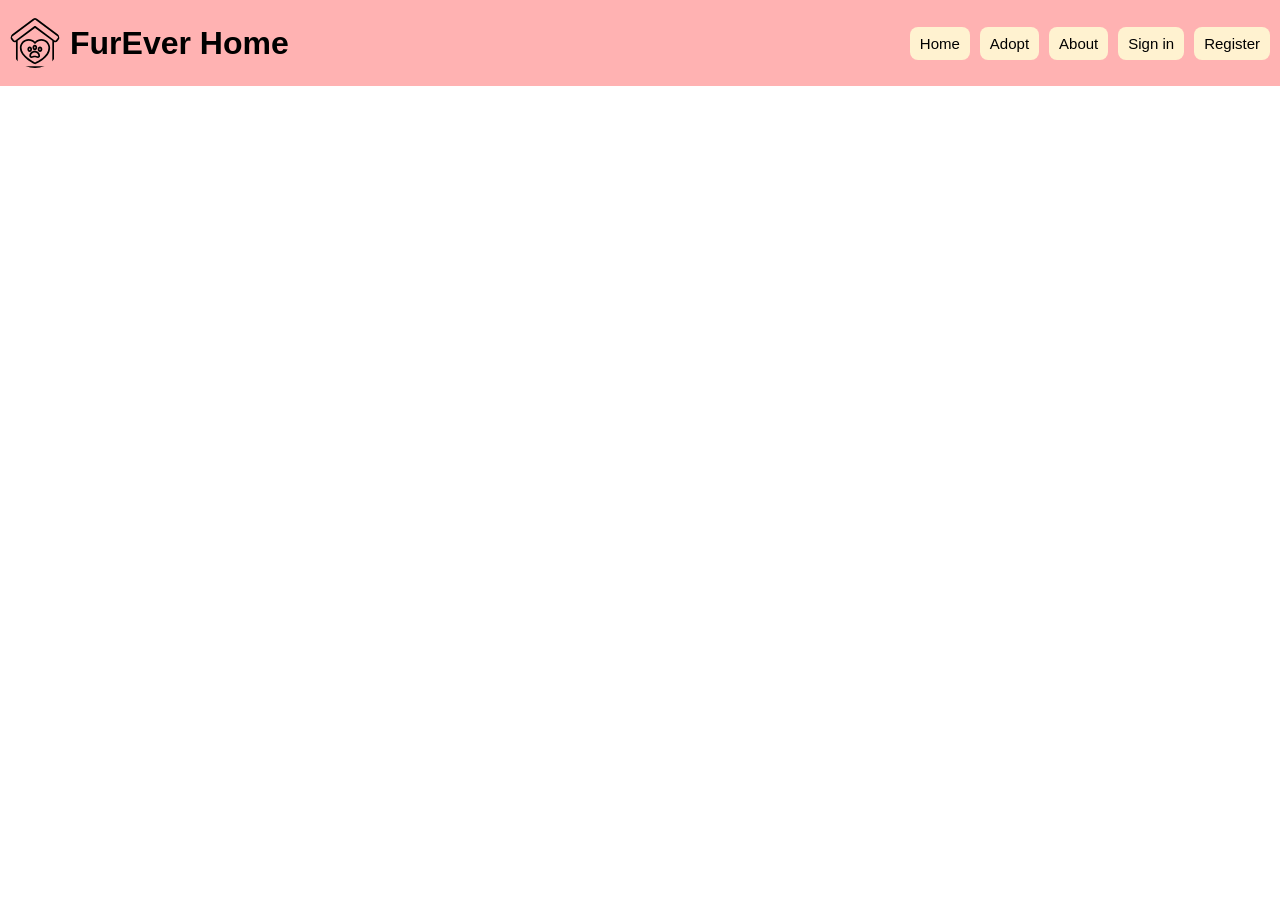
==== index.html @ 295a34ac "Initial header and navigation setup" ====
<!doctype html>
<html lang="en">
  <head>
    <title>FurEver Home</title>
    <link rel="stylesheet" href="styles/header.css" />
  </head>
  <body>
    <div class="container">
      <div class="header">
        <div class="header-left">
          <img src="images/web-logo.svg" alt="Logo" />
          <h1>FurEver Home</h1>
        </div>

        <div class="header-right">
          <button class="home-button">Home</button>
          <button class="adopt-button">Adopt</button>
          <button class="about-button">About</button>
          <button class="sign-in-button">Sign in</button>
          <button class="register-button">Register</button>
        </div>
      </div>
    </div>
  </body>
</html>
---- styles/header.css ----
* {
  margin: 0;
  padding: 0;
  font-family: Arial;
}

.header {
  background-color: #ffb2b2;
  display: flex;
  align-items: center;
  justify-content: space-between;
  padding: 10px;
}

.header-left {
  display: flex;
  align-items: center;
  gap: 10px;
}

.header img {
  width: 50px;
  height: 50px;
  border-radius: 50%;
  padding-bottom: 8px;
  padding-top: 8px;
}

.header-right {
  display: flex;
  gap: 10px;
}

.header-right button {
  background-color: #fff2d0;
  border: none;
  font-size: 15px;
  border-radius: 8px;
  padding: 8px 10px;
  cursor: pointer;
}
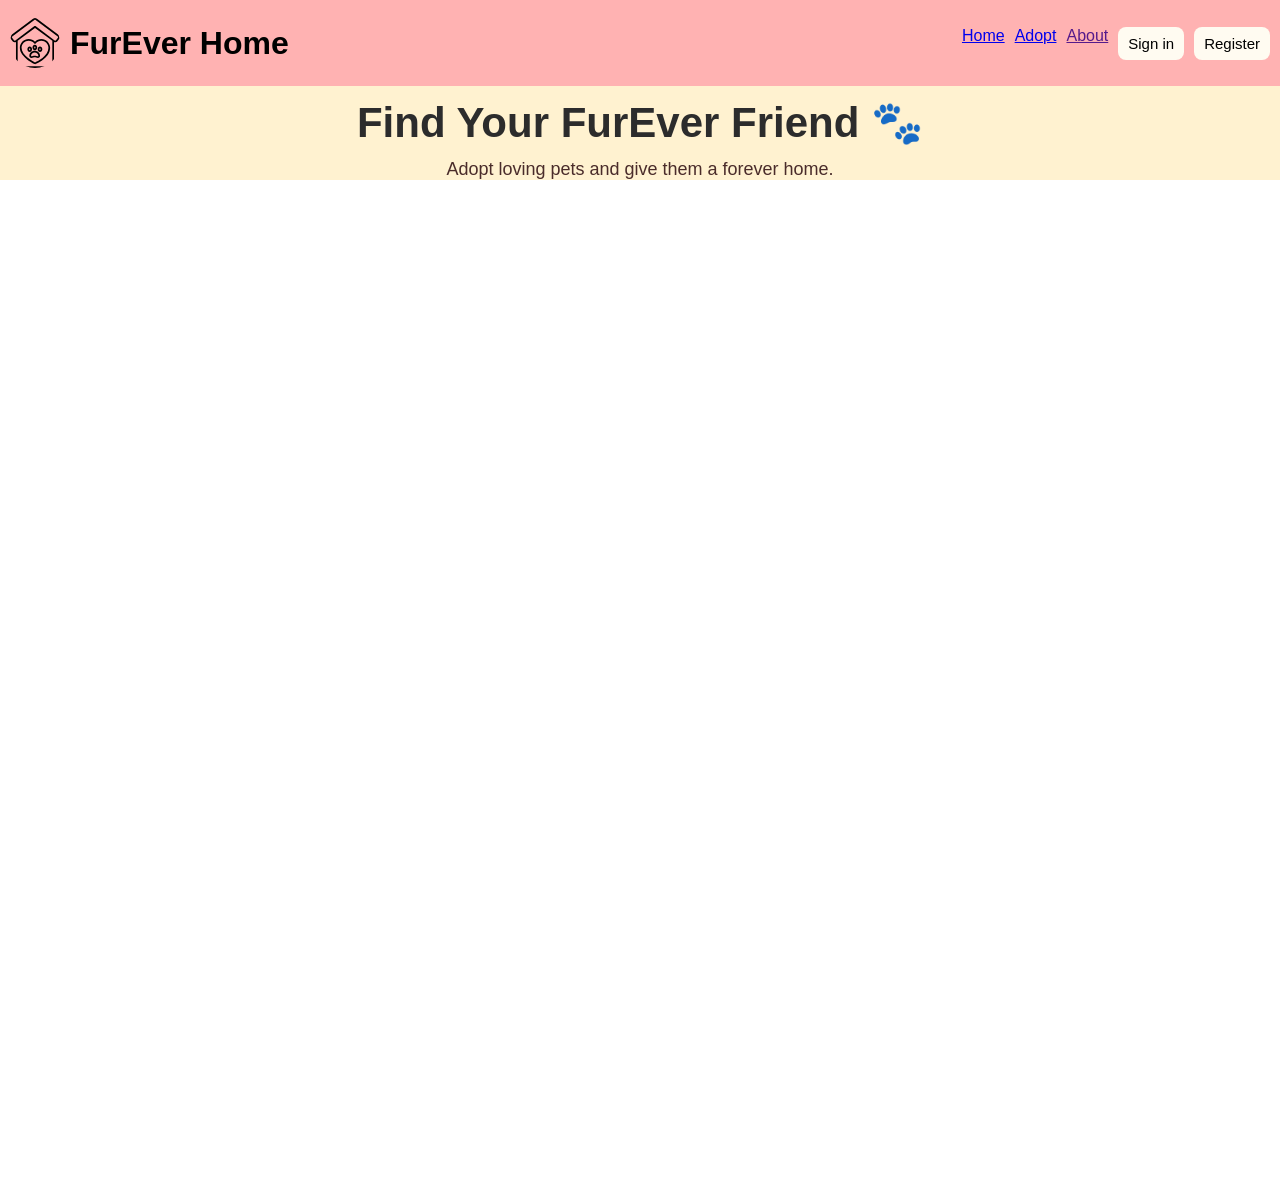
==== commit 056c71c6: "style: improve hero section alignment and layout" ====
--- a/index.html
+++ b/index.html
@@ -3,6 +3,7 @@
   <head>
     <title>FurEver Home</title>
     <link rel="stylesheet" href="styles/header.css" />
+    <link rel="stylesheet" href="styles/main.css" />
   </head>
   <body>
     <div class="container">
@@ -13,11 +14,18 @@
         </div>
 
         <div class="header-right">
-          <button class="home-button">Home</button>
-          <button class="adopt-button">Adopt</button>
-          <button class="about-button">About</button>
+          <a href="#" class="home-link">Home</a>
+          <a href="adopt.html" class="adopt-link">Adopt</a>
+          <a href="" class="about-link">About</a>
           <button class="sign-in-button">Sign in</button>
           <button class="register-button">Register</button>
+        </div>
+      </div>
+
+      <div class="main-body">
+        <div class="motto">
+          <h1 class="headline">Find Your FurEver Friend 🐾</h1>
+          <p class="tagline">Adopt loving pets and give them a forever home.</p>
         </div>
       </div>
     </div>
--- a/styles/header.css
+++ b/styles/header.css
@@ -1,9 +1,3 @@
-* {
-  margin: 0;
-  padding: 0;
-  font-family: Arial;
-}
-
 .header {
   background-color: #ffb2b2;
   display: flex;
@@ -32,10 +26,14 @@
 }
 
 .header-right button {
-  background-color: #fff2d0;
   border: none;
   font-size: 15px;
   border-radius: 8px;
   padding: 8px 10px;
   cursor: pointer;
+  background-color: #fffbf1;
 }
+
+.header-right button:hover {
+  opacity: 0.85;
+}
--- a/styles/main.css
+++ b/styles/main.css
@@ -0,0 +1,27 @@
+* {
+  margin: 0;
+  padding: 0;
+  font-family: Arial;
+}
+
+body {
+  margin-bottom: 1000px;
+}
+
+.main-body {
+  background-color: #fff2d0;
+  text-align: center;
+}
+
+.headline {
+  color: #2c2c2c;
+  font-size: 42px;
+  font-weight: bold;
+  margin-bottom: 12px;
+  padding-top: 12px;
+}
+
+.tagline {
+  color: #4a2c2a;
+  font-size: 18px;
+}
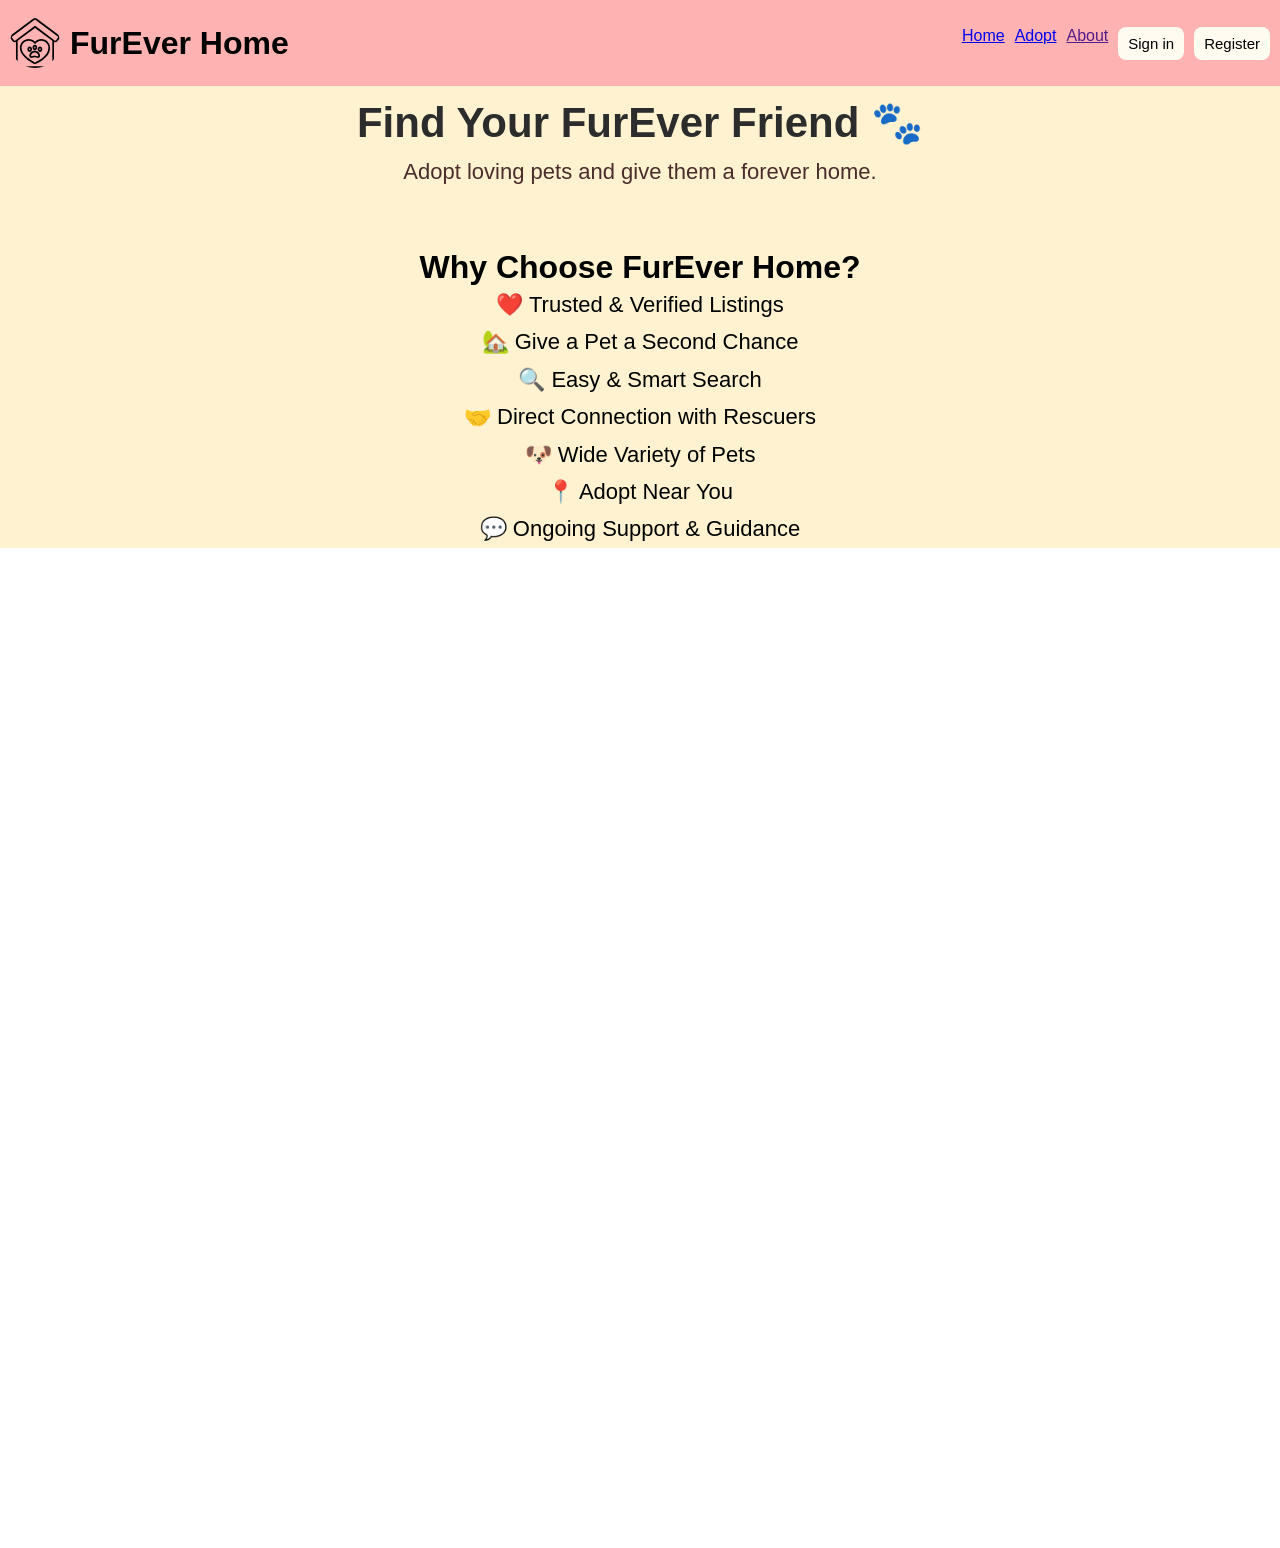
==== commit c5f3fd95: "add why choose us section to homepage" ====
--- a/index.html
+++ b/index.html
@@ -27,6 +27,19 @@
           <h1 class="headline">Find Your FurEver Friend 🐾</h1>
           <p class="tagline">Adopt loving pets and give them a forever home.</p>
         </div>
+
+        <div class="choose">
+          <h1>Why Choose FurEver Home?</h1>
+          <ol>
+            <li>❤️ Trusted & Verified Listings</li>
+            <li>🏡 Give a Pet a Second Chance</li>
+            <li>🔍 Easy & Smart Search</li>
+            <li>🤝 Direct Connection with Rescuers</li>
+            <li>🐶 Wide Variety of Pets</li>
+            <li>📍 Adopt Near You</li>
+            <li>💬 Ongoing Support & Guidance</li>
+          </ol>
+        </div>
       </div>
     </div>
   </body>
--- a/styles/main.css
+++ b/styles/main.css
@@ -13,6 +13,10 @@
   text-align: center;
 }
 
+.motto {
+  margin-bottom: 64px;
+}
+
 .headline {
   color: #2c2c2c;
   font-size: 42px;
@@ -23,5 +27,15 @@
 
 .tagline {
   color: #4a2c2a;
-  font-size: 18px;
+  font-size: 22px;
 }
+
+.choose h1 {
+  font-size: 32px;
+  font-weight: bold;
+}
+
+.choose li {
+  font-size: 22px;
+  line-height: 1.7;
+}
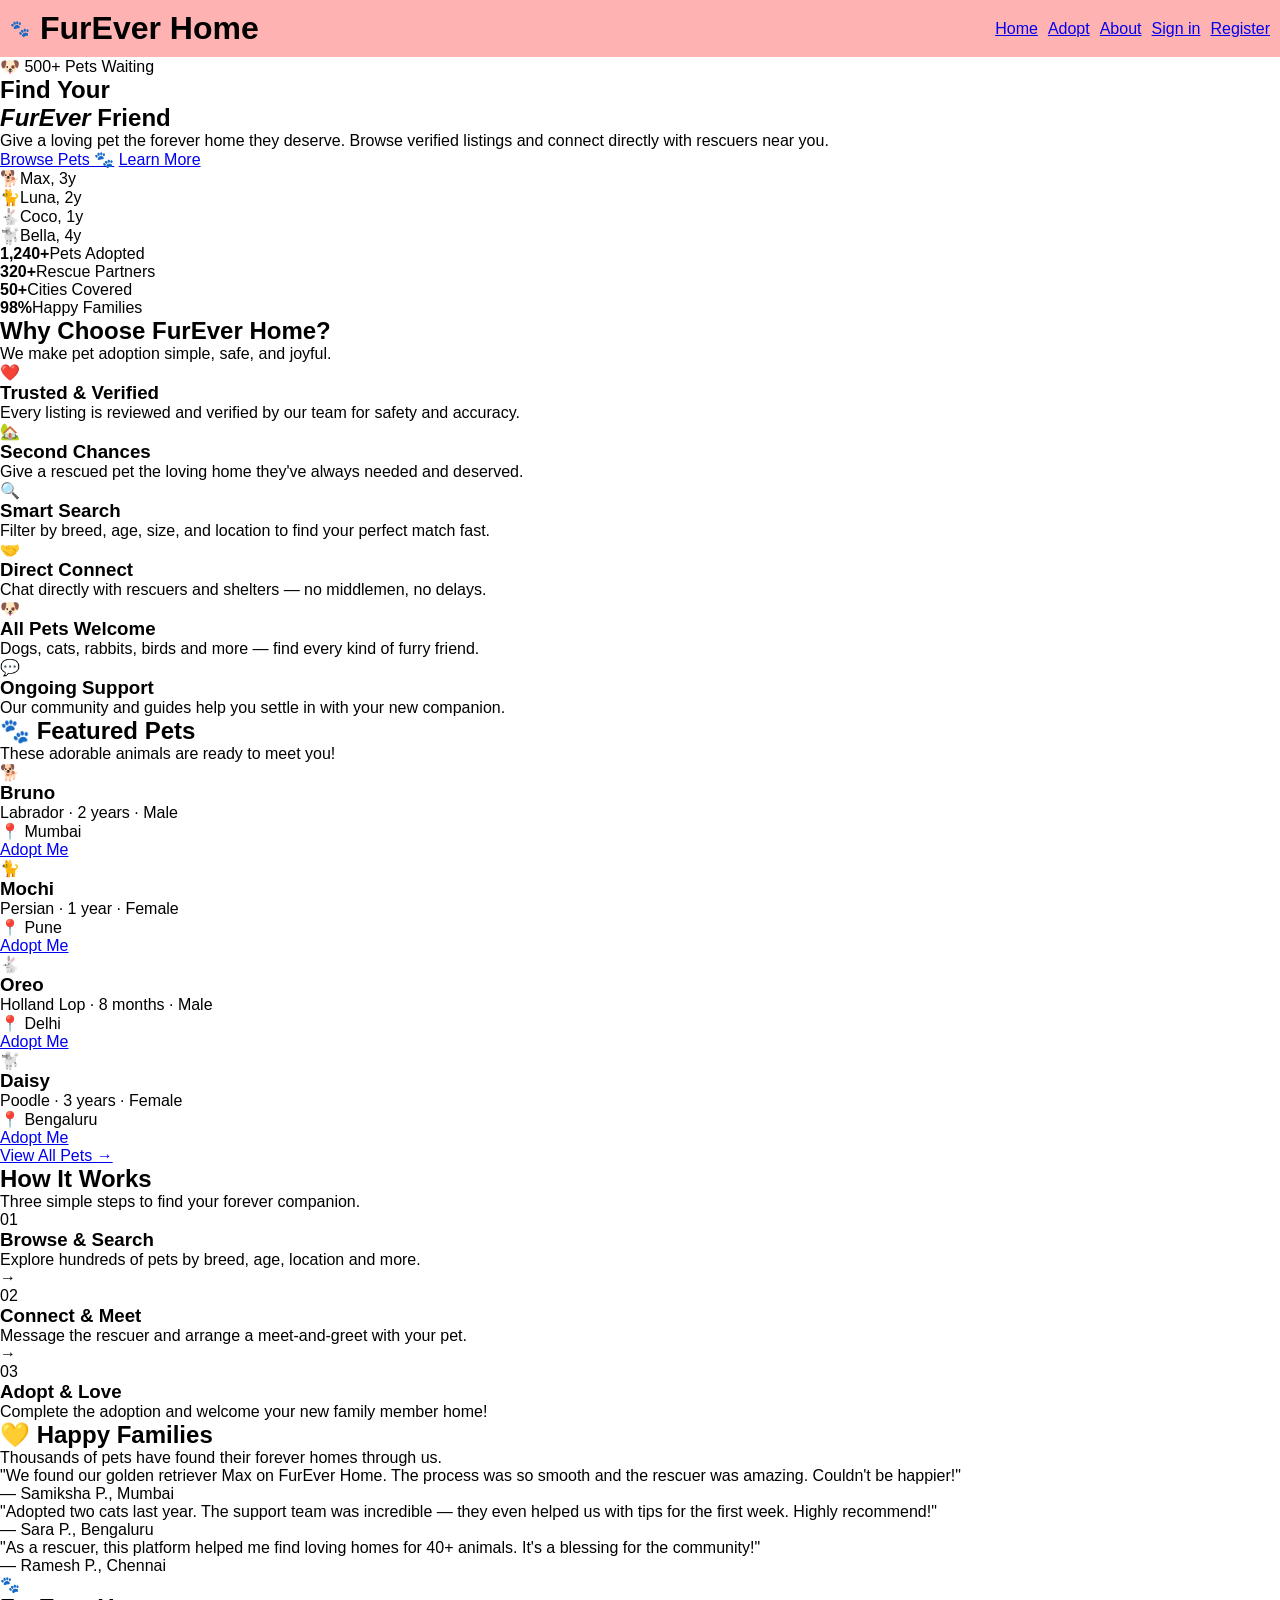
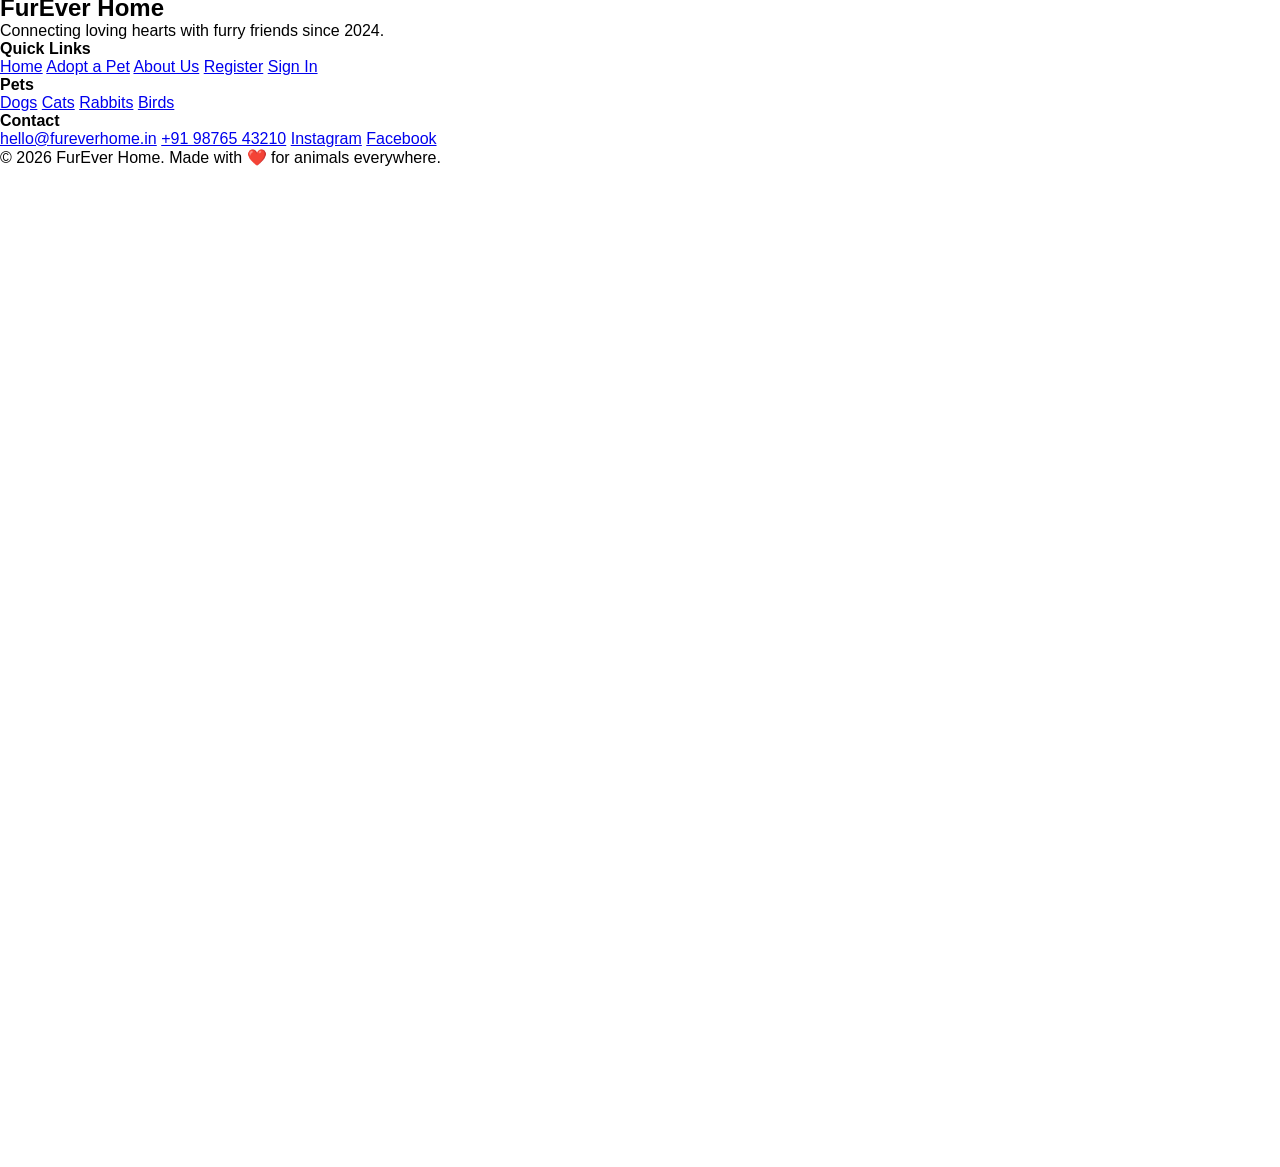
==== commit ffb1474a: "complete homepage structure with all sections" ====
--- a/index.html
+++ b/index.html
@@ -2,45 +2,278 @@
 <html lang="en">
   <head>
     <title>FurEver Home</title>
+    <link rel="stylesheet" href="styles/global.css" />
     <link rel="stylesheet" href="styles/header.css" />
     <link rel="stylesheet" href="styles/main.css" />
   </head>
   <body>
     <div class="container">
-      <div class="header">
+      <!-- header -->
+      <header class="header">
         <div class="header-left">
-          <img src="images/web-logo.svg" alt="Logo" />
-          <h1>FurEver Home</h1>
-        </div>
-
-        <div class="header-right">
-          <a href="#" class="home-link">Home</a>
-          <a href="adopt.html" class="adopt-link">Adopt</a>
-          <a href="" class="about-link">About</a>
-          <button class="sign-in-button">Sign in</button>
-          <button class="register-button">Register</button>
-        </div>
+          <div class="logo-circle">🐾</div>
+          <h1 class="site-title">FurEver Home</h1>
+        </div>
+        <nav class="header-right">
+          <a href="index.html" class="nav-link active">Home</a>
+          <a href="adopt.html" class="nav-link">Adopt</a>
+          <a href="about.html" class="nav-link">About</a>
+          <a href="login.html" class="btn btn-ghost">Sign in</a>
+          <a href="register.html" class="btn btn-primary">Register</a>
+        </nav>
+      </header>
+
+      <!-- Main -->
+      <section class="hero">
+        <div class="hero-content">
+          <span class="hero-badge">🐶 500+ Pets Waiting</span>
+          <h1 class="hero-title">Find Your<br /><em>FurEver</em> Friend</h1>
+          <p class="hero-sub">
+            Give a loving pet the forever home they deserve. Browse verified
+            listings and connect directly with rescuers near you.
+          </p>
+          <div class="hero-cta">
+            <a href="adopt.html" class="btn btn-primary btn-lg"
+              >Browse Pets 🐾</a
+            >
+            <a href="about.html" class="btn btn-outline btn-lg">Learn More</a>
+          </div>
+        </div>
+        <div class="hero-visual">
+          <div class="hero-card hero-card-1">🐕<span>Max, 3y</span></div>
+          <div class="hero-card hero-card-2">🐈<span>Luna, 2y</span></div>
+          <div class="hero-card hero-card-3">🐇<span>Coco, 1y</span></div>
+          <div class="hero-card hero-card-4">🐩<span>Bella, 4y</span></div>
+        </div>
+      </section>
+
+      <!-- stats bar -->
+      <div class="stats-bar">
+        <div class="stat"><strong>1,240+</strong><span>Pets Adopted</span></div>
+        <div class="stat-divider"></div>
+        <div class="stat">
+          <strong>320+</strong><span>Rescue Partners</span>
+        </div>
+        <div class="stat-divider"></div>
+        <div class="stat"><strong>50+</strong><span>Cities Covered</span></div>
+        <div class="stat-divider"></div>
+        <div class="stat"><strong>98%</strong><span>Happy Families</span></div>
       </div>
 
-      <div class="main-body">
-        <div class="motto">
-          <h1 class="headline">Find Your FurEver Friend 🐾</h1>
-          <p class="tagline">Adopt loving pets and give them a forever home.</p>
-        </div>
-
-        <div class="choose">
-          <h1>Why Choose FurEver Home?</h1>
-          <ol>
-            <li>❤️ Trusted & Verified Listings</li>
-            <li>🏡 Give a Pet a Second Chance</li>
-            <li>🔍 Easy & Smart Search</li>
-            <li>🤝 Direct Connection with Rescuers</li>
-            <li>🐶 Wide Variety of Pets</li>
-            <li>📍 Adopt Near You</li>
-            <li>💬 Ongoing Support & Guidance</li>
-          </ol>
-        </div>
-      </div>
+      <!-- Why choose us -->
+      <section class="why-section">
+        <div class="section-header">
+          <h2>Why Choose <span class="accent">FurEver Home?</span></h2>
+          <p>We make pet adoption simple, safe, and joyful.</p>
+        </div>
+        <div class="features-grid">
+          <div class="feature-card">
+            <div class="feature-icon">❤️</div>
+            <h3>Trusted & Verified</h3>
+            <p>
+              Every listing is reviewed and verified by our team for safety and
+              accuracy.
+            </p>
+          </div>
+          <div class="feature-card">
+            <div class="feature-icon">🏡</div>
+            <h3>Second Chances</h3>
+            <p>
+              Give a rescued pet the loving home they've always needed and
+              deserved.
+            </p>
+          </div>
+          <div class="feature-card">
+            <div class="feature-icon">🔍</div>
+            <h3>Smart Search</h3>
+            <p>
+              Filter by breed, age, size, and location to find your perfect
+              match fast.
+            </p>
+          </div>
+          <div class="feature-card">
+            <div class="feature-icon">🤝</div>
+            <h3>Direct Connect</h3>
+            <p>
+              Chat directly with rescuers and shelters — no middlemen, no
+              delays.
+            </p>
+          </div>
+          <div class="feature-card">
+            <div class="feature-icon">🐶</div>
+            <h3>All Pets Welcome</h3>
+            <p>
+              Dogs, cats, rabbits, birds and more — find every kind of furry
+              friend.
+            </p>
+          </div>
+          <div class="feature-card">
+            <div class="feature-icon">💬</div>
+            <h3>Ongoing Support</h3>
+            <p>
+              Our community and guides help you settle in with your new
+              companion.
+            </p>
+          </div>
+        </div>
+      </section>
+
+      <!-- featured pets -->
+      <section class="featured-section">
+        <div class="section-header">
+          <h2>🐾 Featured Pets</h2>
+          <p>These adorable animals are ready to meet you!</p>
+        </div>
+        <div class="pets-grid">
+          <div class="pet-card">
+            <div class="pet-emoji">🐕</div>
+            <div class="pet-info">
+              <h3>Bruno</h3>
+              <p class="pet-meta">Labrador · 2 years · Male</p>
+              <p class="pet-location">📍 Mumbai</p>
+              <a href="adopt.html" class="btn btn-primary btn-sm">Adopt Me</a>
+            </div>
+          </div>
+          <div class="pet-card">
+            <div class="pet-emoji">🐈</div>
+            <div class="pet-info">
+              <h3>Mochi</h3>
+              <p class="pet-meta">Persian · 1 year · Female</p>
+              <p class="pet-location">📍 Pune</p>
+              <a href="adopt.html" class="btn btn-primary btn-sm">Adopt Me</a>
+            </div>
+          </div>
+          <div class="pet-card">
+            <div class="pet-emoji">🐇</div>
+            <div class="pet-info">
+              <h3>Oreo</h3>
+              <p class="pet-meta">Holland Lop · 8 months · Male</p>
+              <p class="pet-location">📍 Delhi</p>
+              <a href="adopt.html" class="btn btn-primary btn-sm">Adopt Me</a>
+            </div>
+          </div>
+          <div class="pet-card">
+            <div class="pet-emoji">🐩</div>
+            <div class="pet-info">
+              <h3>Daisy</h3>
+              <p class="pet-meta">Poodle · 3 years · Female</p>
+              <p class="pet-location">📍 Bengaluru</p>
+              <a href="adopt.html" class="btn btn-primary btn-sm">Adopt Me</a>
+            </div>
+          </div>
+        </div>
+        <div class="center-cta">
+          <a href="adopt.html" class="btn btn-outline btn-lg"
+            >View All Pets →</a
+          >
+        </div>
+      </section>
+
+      <!-- How works -->
+      <section class="how-section">
+        <div class="section-header">
+          <h2>How It Works</h2>
+          <p>Three simple steps to find your forever companion.</p>
+        </div>
+        <div class="steps-row">
+          <div class="step">
+            <div class="step-num">01</div>
+            <h3>Browse & Search</h3>
+            <p>Explore hundreds of pets by breed, age, location and more.</p>
+          </div>
+          <div class="step-arrow">→</div>
+          <div class="step">
+            <div class="step-num">02</div>
+            <h3>Connect & Meet</h3>
+            <p>
+              Message the rescuer and arrange a meet-and-greet with your pet.
+            </p>
+          </div>
+          <div class="step-arrow">→</div>
+          <div class="step">
+            <div class="step-num">03</div>
+            <h3>Adopt & Love</h3>
+            <p>
+              Complete the adoption and welcome your new family member home!
+            </p>
+          </div>
+        </div>
+      </section>
+
+      <!-- testinomials -->
+      <section class="testimonials-section">
+        <div class="section-header">
+          <h2>💛 Happy Families</h2>
+          <p>Thousands of pets have found their forever homes through us.</p>
+        </div>
+        <div class="testimonials-grid">
+          <div class="testimonial-card">
+            <p>
+              "We found our golden retriever Max on FurEver Home. The process
+              was so smooth and the rescuer was amazing. Couldn't be happier!"
+            </p>
+            <div class="testimonial-author">— Samiksha P., Mumbai</div>
+          </div>
+          <div class="testimonial-card">
+            <p>
+              "Adopted two cats last year. The support team was incredible —
+              they even helped us with tips for the first week. Highly
+              recommend!"
+            </p>
+            <div class="testimonial-author">— Sara P., Bengaluru</div>
+          </div>
+          <div class="testimonial-card">
+            <p>
+              "As a rescuer, this platform helped me find loving homes for 40+
+              animals. It's a blessing for the community!"
+            </p>
+            <div class="testimonial-author">— Ramesh P., Chennai</div>
+          </div>
+        </div>
+      </section>
+
+      <!-- Footer -->
+      <footer class="footer">
+        <div class="footer-top">
+          <div class="footer-brand">
+            <div class="logo-circle">🐾</div>
+            <h2>FurEver Home</h2>
+            <p>Connecting loving hearts with furry friends since 2024.</p>
+          </div>
+          <div class="footer-links">
+            <h4>Quick Links</h4>
+            <a href="index.html">Home</a>
+            <a href="adopt.html">Adopt a Pet</a>
+            <a href="about.html">About Us</a>
+            <a href="register.html">Register</a>
+            <a href="login.html">Sign In</a>
+          </div>
+          <div class="footer-links">
+            <h4>Pets</h4>
+            <a href="adopt.html">Dogs</a>
+            <a href="adopt.html">Cats</a>
+            <a href="adopt.html">Rabbits</a>
+            <a href="adopt.html">Birds</a>
+          </div>
+          <div class="footer-links">
+            <h4>Contact</h4>
+            <a href="#">hello@fureverhome.in</a>
+            <a href="#">+91 98765 43210</a>
+            <a href="#">Instagram</a>
+            <a href="#">Facebook</a>
+          </div>
+        </div>
+        <div class="footer-bottom">
+          <p>© 2026 FurEver Home. Made with ❤️ for animals everywhere.</p>
+        </div>
+      </footer>
     </div>
+
+    <script>
+      function toggleMenu() {
+        const nav = document.querySelector(".header-right");
+        nav.classList.toggle("open");
+      }
+    </script>
   </body>
 </html>
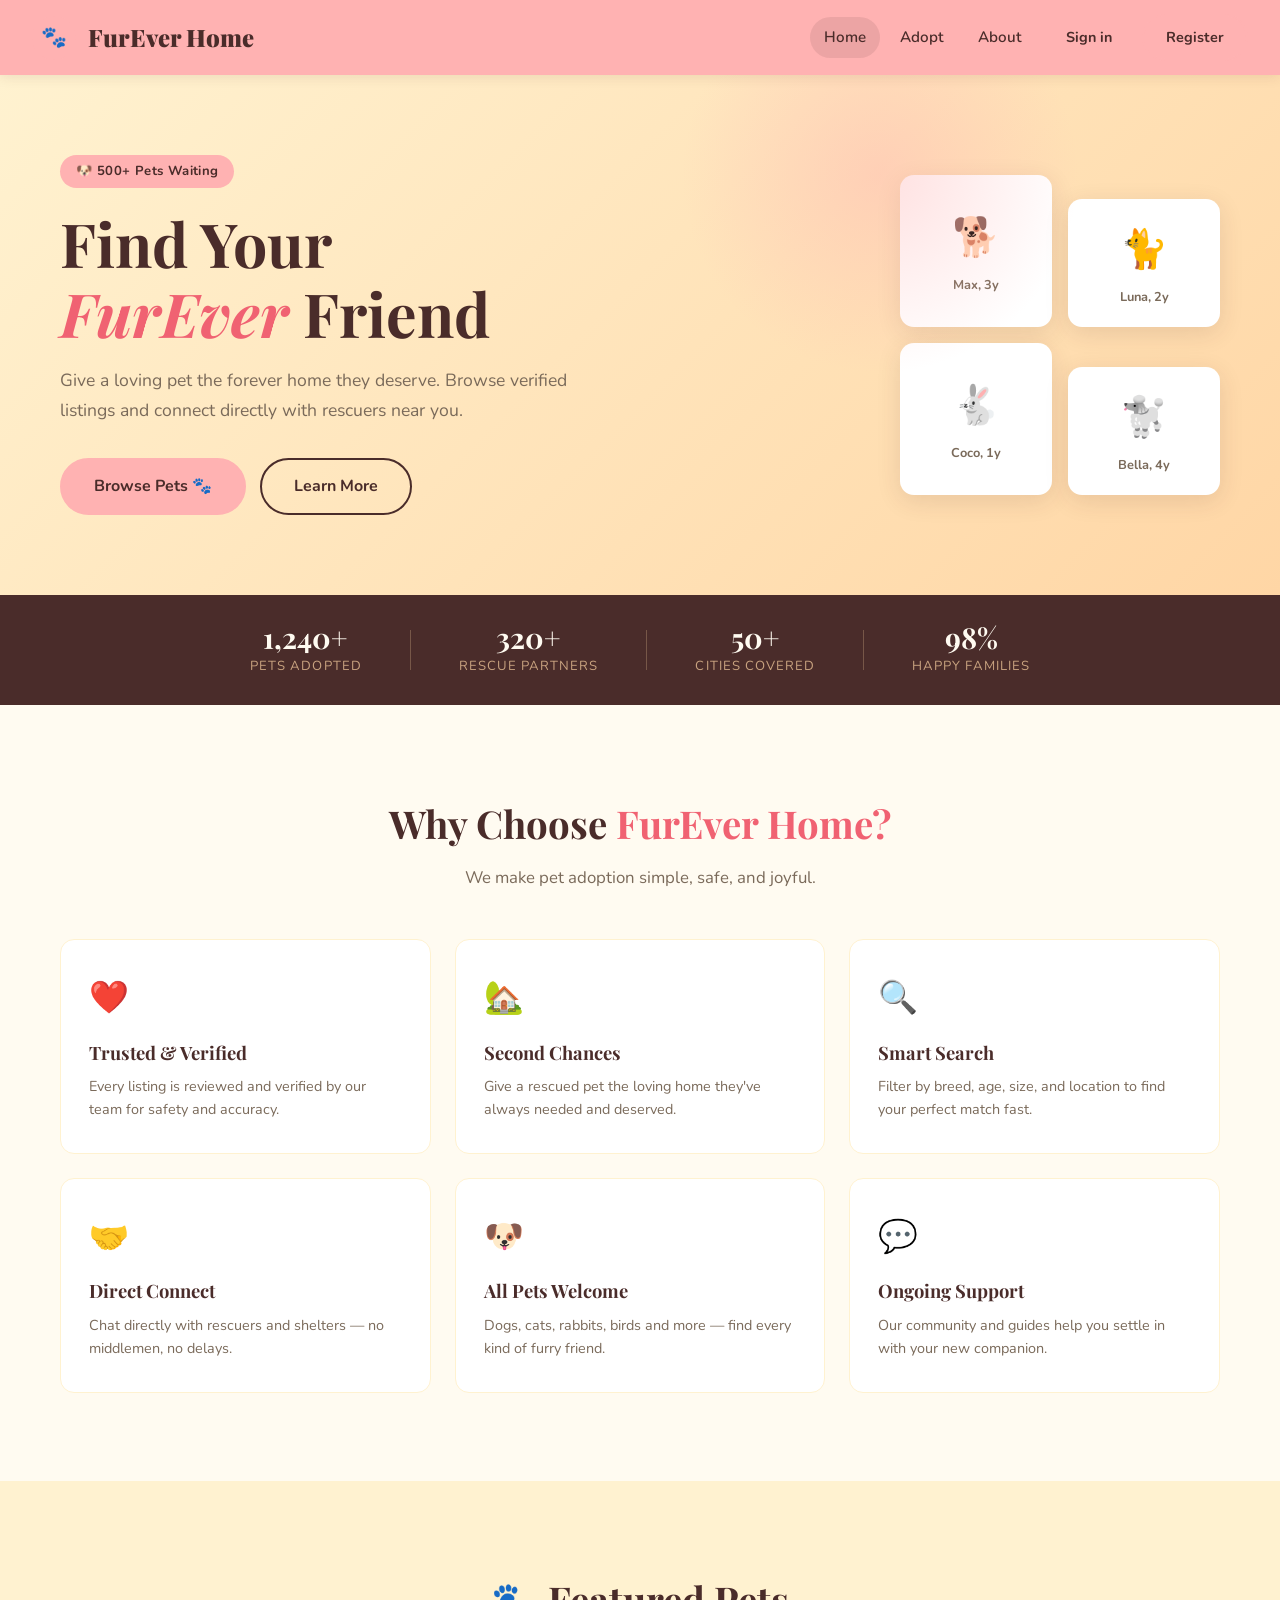
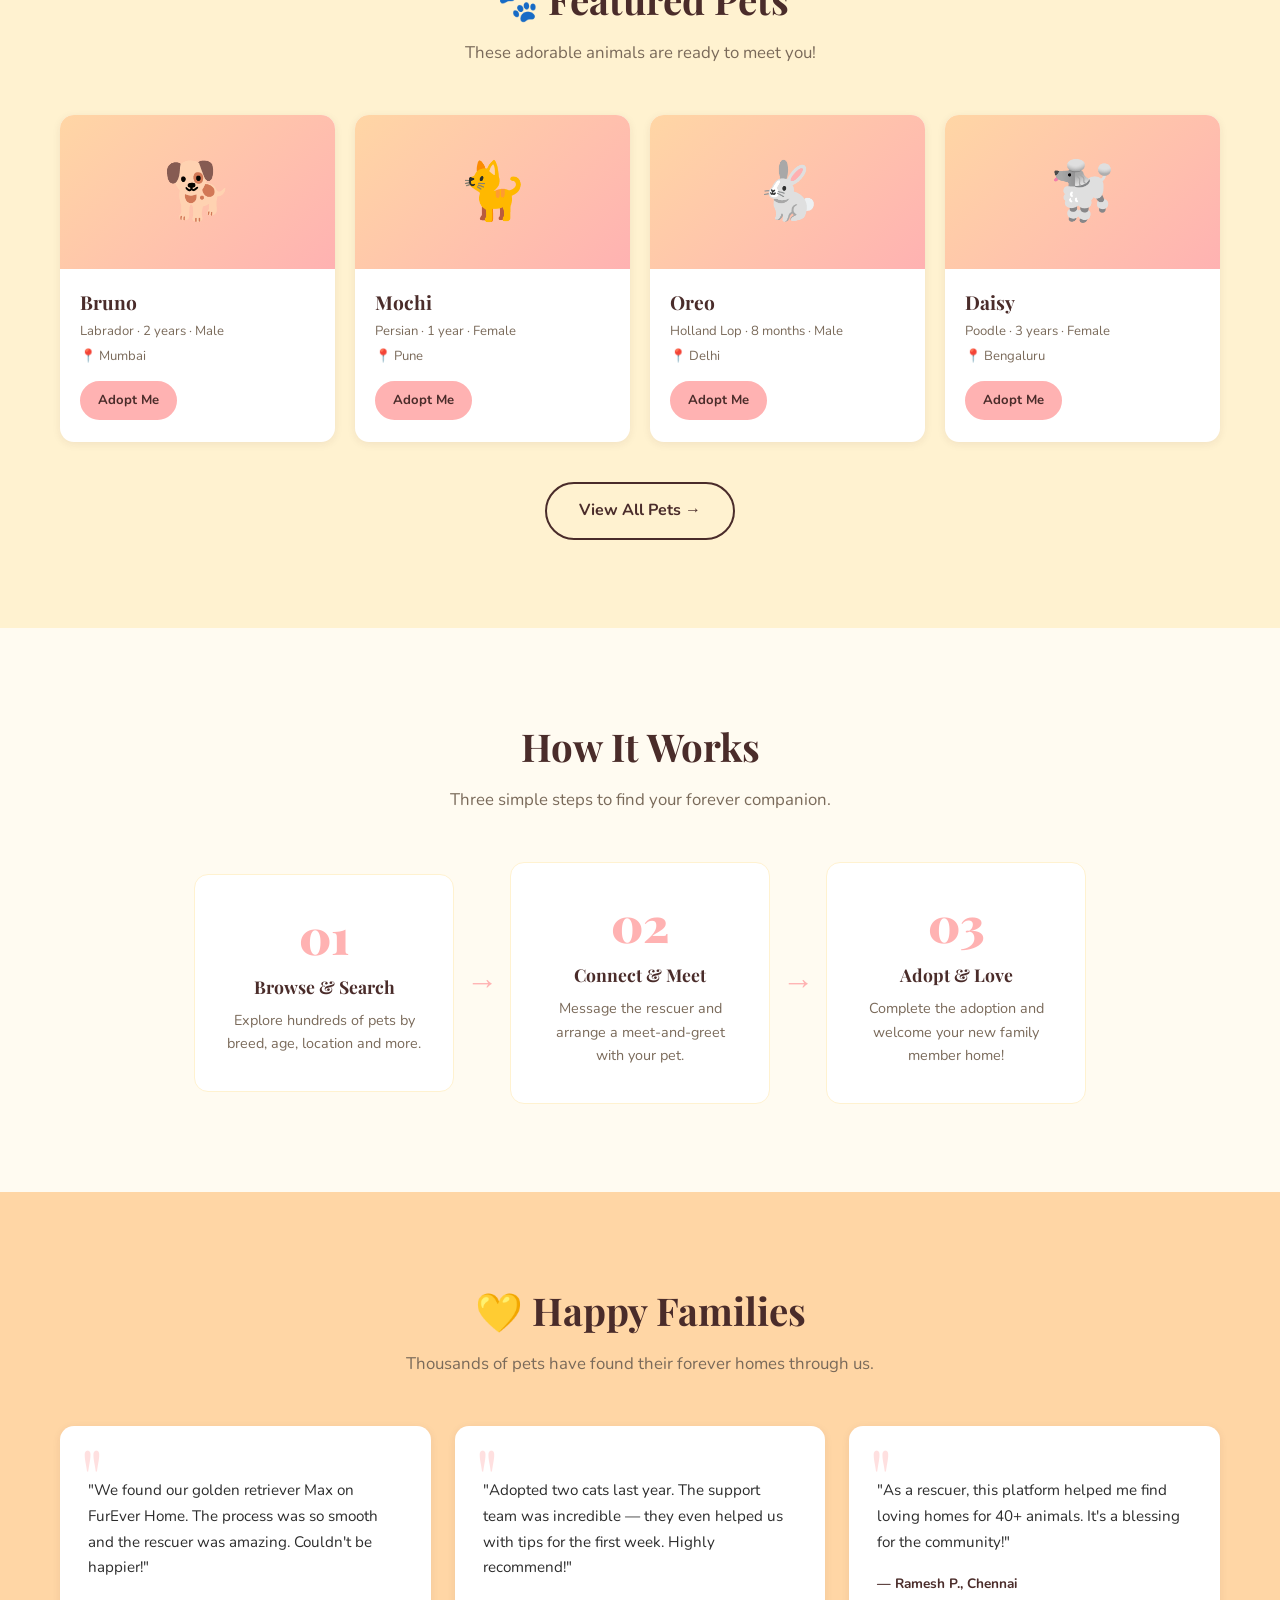
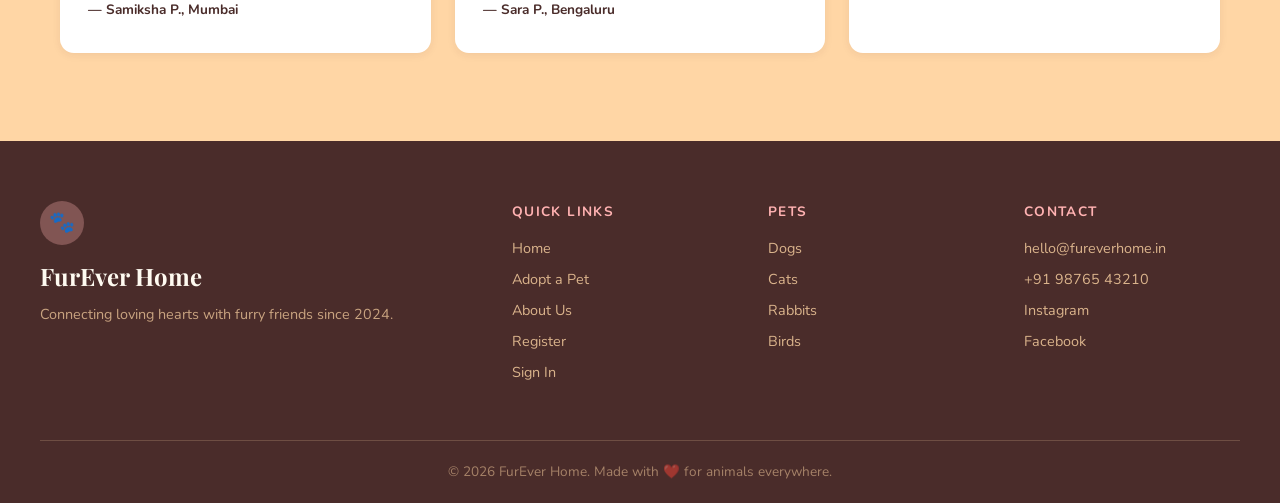
==== commit 21dc418d: "added google font" ====
--- a/index.html
+++ b/index.html
@@ -2,10 +2,21 @@
 <html lang="en">
   <head>
     <title>FurEver Home</title>
+
+    <!-- google font added-->
+    <link rel="preconnect" href="https://fonts.googleapis.com" />
+    <link rel="preconnect" href="https://fonts.gstatic.com" crossorigin />
+    <link
+      href="https://fonts.googleapis.com/css2?family=Playfair+Display:wght@700;900&family=Nunito:wght@400;600;700&display=swap"
+      rel="stylesheet"
+    />
+
+    <!-- existing css -->
     <link rel="stylesheet" href="styles/global.css" />
     <link rel="stylesheet" href="styles/header.css" />
     <link rel="stylesheet" href="styles/main.css" />
   </head>
+  <body>
   <body>
     <div class="container">
       <!-- header -->
@@ -268,8 +279,7 @@
         </div>
       </footer>
     </div>
-
-    <script>
+<script>
       function toggleMenu() {
         const nav = document.querySelector(".header-right");
         nav.classList.toggle("open");
--- a/styles/global.css
+++ b/styles/global.css
@@ -0,0 +1,206 @@
+@import url("https://fonts.googleapis.com/css2?family=Playfair+Display:ital,wght@0,700;0,900;1,700&family=Nunito:wght@400;600;700;800&display=swap");
+
+* {
+  margin: 0;
+  padding: 0;
+  box-sizing: border-box;
+}
+
+:root {
+  --cream: #fffbf1;
+  --warm: #fff2d0;
+  --peach: #ffd6a5;
+  --coral: #ffb2b2;
+  --rose: #f06272;
+  --brown: #4a2c2a;
+  --dark: #2c2c2c;
+  --muted: #7a6a5a;
+  --white: #ffffff;
+
+  --font-display: "Playfair Display", Georgia, serif;
+  --font-body: "Nunito", sans-serif;
+
+  --radius-sm: 8px;
+  --radius-md: 14px;
+  --radius-lg: 24px;
+  --radius-xl: 40px;
+
+  --shadow-sm: 0 2px 8px rgba(74, 44, 42, 0.08);
+  --shadow-md: 0 6px 24px rgba(74, 44, 42, 0.12);
+  --shadow-lg: 0 16px 48px rgba(74, 44, 42, 0.16);
+}
+
+html {
+  font-size: 16px;
+  scroll-behavior: smooth;
+}
+
+body {
+  font-family: var(--font-body);
+  background-color: var(--cream);
+  color: var(--dark);
+  line-height: 1.6;
+}
+
+.btn {
+  display: inline-flex;
+  align-items: center;
+  justify-content: center;
+  gap: 6px;
+  font-family: var(--font-body);
+  font-weight: 700;
+  font-size: 0.9rem;
+  border: 2px solid transparent;
+  border-radius: var(--radius-xl);
+  padding: 10px 22px;
+  cursor: pointer;
+  text-decoration: none;
+  transition: all 0.2s ease;
+  white-space: nowrap;
+}
+
+.btn-primary {
+  background-color: var(--coral);
+  color: var(--brown);
+  border-color: var(--coral);
+}
+.btn-primary:hover {
+  background-color: var(--rose);
+  border-color: var(--rose);
+  color: var(--white);
+  transform: translateY(-1px);
+  box-shadow: var(--shadow-md);
+}
+
+.btn-ghost {
+  background-color: transparent;
+  color: var(--brown);
+  border-color: transparent;
+}
+.btn-ghost:hover {
+  background-color: var(--warm);
+}
+
+.btn-outline {
+  background-color: transparent;
+  color: var(--brown);
+  border-color: var(--brown);
+}
+.btn-outline:hover {
+  background-color: var(--brown);
+  color: var(--white);
+}
+
+.btn-lg {
+  font-size: 1rem;
+  padding: 14px 32px;
+}
+.btn-sm {
+  font-size: 0.82rem;
+  padding: 7px 16px;
+}
+
+.logo-circle {
+  width: 44px;
+  height: 44px;
+  background-color: var(--coral);
+  border-radius: 50%;
+  display: flex;
+  align-items: center;
+  justify-content: center;
+  font-size: 1.3rem;
+  flex-shrink: 0;
+}
+
+.section-header {
+  text-align: center;
+  margin-bottom: 48px;
+}
+.section-header h2 {
+  font-family: var(--font-display);
+  font-size: clamp(1.8rem, 3vw, 2.6rem);
+  color: var(--brown);
+  margin-bottom: 10px;
+}
+.section-header p {
+  font-size: 1.05rem;
+  color: var(--muted);
+}
+.accent {
+  color: var(--rose);
+}
+
+.footer {
+  background-color: var(--brown);
+  color: var(--peach);
+  padding: 60px 40px 0;
+}
+.footer-top {
+  display: grid;
+  grid-template-columns: 2fr 1fr 1fr 1fr;
+  gap: 40px;
+  padding-bottom: 48px;
+  border-bottom: 1px solid rgba(255, 214, 165, 0.2);
+}
+.footer-brand .logo-circle {
+  background-color: rgba(255, 178, 178, 0.3);
+  margin-bottom: 12px;
+}
+.footer-brand h2 {
+  font-family: var(--font-display);
+  font-size: 1.5rem;
+  color: var(--cream);
+  margin-bottom: 8px;
+}
+.footer-brand p {
+  font-size: 0.9rem;
+  opacity: 0.7;
+}
+
+.footer-links h4 {
+  font-size: 0.85rem;
+  text-transform: uppercase;
+  letter-spacing: 0.1em;
+  color: var(--coral);
+  margin-bottom: 14px;
+}
+.footer-links a {
+  display: block;
+  text-decoration: none;
+  color: var(--peach);
+  font-size: 0.9rem;
+  margin-bottom: 8px;
+  opacity: 0.8;
+  transition: opacity 0.2s;
+}
+.footer-links a:hover {
+  opacity: 1;
+  color: var(--cream);
+}
+
+.footer-bottom {
+  padding: 20px 0;
+  text-align: center;
+  font-size: 0.85rem;
+  opacity: 0.5;
+}
+
+.container {
+  min-height: 100vh;
+  display: flex;
+  flex-direction: column;
+}
+
+@media (max-width: 768px) {
+  .footer-top {
+    grid-template-columns: 1fr 1fr;
+  }
+  .footer {
+    padding: 40px 20px 0;
+  }
+}
+@media (max-width: 480px) {
+  .footer-top {
+    grid-template-columns: 1fr;
+  }
+}
--- a/styles/header.css
+++ b/styles/header.css
@@ -1,39 +1,85 @@
 .header {
-  background-color: #ffb2b2;
+  background-color: var(--coral);
   display: flex;
   align-items: center;
   justify-content: space-between;
-  padding: 10px;
+  padding: 14px 32px;
+  position: sticky;
+  top: 0;
+  z-index: 100;
+  box-shadow: 0 2px 12px rgba(74, 44, 42, 0.1);
 }
 
 .header-left {
   display: flex;
   align-items: center;
-  gap: 10px;
+  gap: 12px;
 }
 
-.header img {
-  width: 50px;
-  height: 50px;
-  border-radius: 50%;
-  padding-bottom: 8px;
-  padding-top: 8px;
+.site-title {
+  font-family: var(--font-display);
+  font-size: 1.5rem;
+  color: var(--brown);
+  font-weight: 900;
 }
 
 .header-right {
   display: flex;
-  gap: 10px;
+  align-items: center;
+  gap: 6px;
 }
 
-.header-right button {
-  border: none;
-  font-size: 15px;
-  border-radius: 8px;
-  padding: 8px 10px;
-  cursor: pointer;
-  background-color: #fffbf1;
+.nav-link {
+  font-family: var(--font-body);
+  font-weight: 600;
+  font-size: 0.95rem;
+  color: var(--brown);
+  text-decoration: none;
+  padding: 8px 14px;
+  border-radius: var(--radius-xl);
+  transition: background 0.2s;
+}
+.nav-link:hover,
+.nav-link.active {
+  background-color: rgba(74, 44, 42, 0.1);
 }
 
-.header-right button:hover {
-  opacity: 0.85;
+.hamburger {
+  display: none;
+  background: none;
+  border: none;
+  font-size: 1.5rem;
+  cursor: pointer;
+  color: var(--brown);
+  padding: 6px;
 }
+
+@media (max-width: 768px) {
+  .header {
+    padding: 14px 20px;
+  }
+  .hamburger {
+    display: block;
+  }
+  .header-right {
+    display: none;
+    position: absolute;
+    top: 72px;
+    left: 0;
+    right: 0;
+    background-color: var(--coral);
+    flex-direction: column;
+    padding: 20px;
+    gap: 10px;
+    box-shadow: var(--shadow-md);
+  }
+  .header-right.open {
+    display: flex;
+  }
+  .nav-link,
+  .btn {
+    width: 100%;
+    text-align: center;
+    justify-content: center;
+  }
+}
--- a/styles/main.css
+++ b/styles/main.css
@@ -1,41 +1,383 @@
-* {
-  margin: 0;
-  padding: 0;
-  font-family: Arial;
-}
-
-body {
-  margin-bottom: 1000px;
-}
-
-.main-body {
-  background-color: #fff2d0;
+.hero {
+  background: linear-gradient(135deg, var(--warm) 0%, var(--peach) 100%);
+  display: flex;
+  align-items: center;
+  justify-content: space-between;
+  gap: 40px;
+  padding: 80px 60px;
+  min-height: 520px;
+  overflow: hidden;
+  position: relative;
+}
+.hero::before {
+  content: "";
+  position: absolute;
+  width: 400px;
+  height: 400px;
+  background: radial-gradient(
+    circle,
+    rgba(255, 178, 178, 0.4) 0%,
+    transparent 70%
+  );
+  top: -100px;
+  right: 200px;
+  pointer-events: none;
+}
+
+.hero-content {
+  flex: 1;
+  max-width: 540px;
+}
+
+.hero-badge {
+  display: inline-block;
+  background-color: var(--coral);
+  color: var(--brown);
+  font-size: 0.82rem;
+  font-weight: 700;
+  padding: 6px 16px;
+  border-radius: var(--radius-xl);
+  margin-bottom: 20px;
+  letter-spacing: 0.03em;
+}
+
+.hero-title {
+  font-family: var(--font-display);
+  font-size: clamp(2.4rem, 5vw, 3.8rem);
+  line-height: 1.15;
+  color: var(--brown);
+  margin-bottom: 18px;
+}
+.hero-title em {
+  font-style: italic;
+  color: var(--rose);
+}
+
+.hero-sub {
+  font-size: 1.1rem;
+  color: var(--muted);
+  margin-bottom: 32px;
+  line-height: 1.7;
+}
+
+.hero-cta {
+  display: flex;
+  gap: 14px;
+  flex-wrap: wrap;
+}
+
+.hero-visual {
+  flex-shrink: 0;
+  display: grid;
+  grid-template-columns: 1fr 1fr;
+  grid-template-rows: 1fr 1fr;
+  gap: 16px;
+  width: 320px;
+}
+
+.hero-card {
+  background-color: var(--white);
+  border-radius: var(--radius-md);
+  box-shadow: var(--shadow-md);
+  display: flex;
+  flex-direction: column;
+  align-items: center;
+  justify-content: center;
+  gap: 6px;
+  padding: 20px 14px;
+  font-size: 2.4rem;
+  transition: transform 0.3s ease;
+  cursor: default;
+}
+.hero-card span {
+  font-size: 0.8rem;
+  font-weight: 700;
+  color: var(--muted);
+  font-family: var(--font-body);
+}
+.hero-card:hover {
+  transform: translateY(-4px);
+  box-shadow: var(--shadow-lg);
+}
+.hero-card-2 {
+  margin-top: 24px;
+}
+.hero-card-4 {
+  margin-top: 24px;
+}
+
+.stats-bar {
+  background-color: var(--brown);
+  display: flex;
+  align-items: center;
+  justify-content: center;
+  gap: 0;
+  padding: 28px 40px;
+  flex-wrap: wrap;
+}
+.stat {
+  display: flex;
+  flex-direction: column;
+  align-items: center;
+  gap: 4px;
+  padding: 0 48px;
+  color: var(--peach);
+}
+.stat strong {
+  font-size: 1.8rem;
+  font-family: var(--font-display);
+  color: var(--cream);
+  line-height: 1;
+}
+.stat span {
+  font-size: 0.82rem;
+  opacity: 0.7;
+  text-transform: uppercase;
+  letter-spacing: 0.08em;
+}
+.stat-divider {
+  width: 1px;
+  height: 40px;
+  background: rgba(255, 214, 165, 0.25);
+}
+
+.why-section {
+  background-color: var(--cream);
+  padding: 88px 60px;
+}
+.features-grid {
+  display: grid;
+  grid-template-columns: repeat(3, 1fr);
+  gap: 24px;
+}
+.feature-card {
+  background-color: var(--white);
+  border-radius: var(--radius-md);
+  padding: 32px 28px;
+  border: 1.5px solid var(--warm);
+  transition:
+    transform 0.25s,
+    box-shadow 0.25s;
+}
+.feature-card:hover {
+  transform: translateY(-4px);
+  box-shadow: var(--shadow-md);
+  border-color: var(--peach);
+}
+.feature-icon {
+  font-size: 2rem;
+  margin-bottom: 14px;
+}
+.feature-card h3 {
+  font-family: var(--font-display);
+  font-size: 1.15rem;
+  color: var(--brown);
+  margin-bottom: 8px;
+}
+.feature-card p {
+  font-size: 0.9rem;
+  color: var(--muted);
+  line-height: 1.6;
+}
+
+.featured-section {
+  background-color: var(--warm);
+  padding: 88px 60px;
+}
+.pets-grid {
+  display: grid;
+  grid-template-columns: repeat(4, 1fr);
+  gap: 20px;
+  margin-bottom: 40px;
+}
+.pet-card {
+  background-color: var(--white);
+  border-radius: var(--radius-md);
+  overflow: hidden;
+  box-shadow: var(--shadow-sm);
+  transition:
+    transform 0.25s,
+    box-shadow 0.25s;
+}
+.pet-card:hover {
+  transform: translateY(-5px);
+  box-shadow: var(--shadow-md);
+}
+.pet-emoji {
+  background: linear-gradient(135deg, var(--peach), var(--coral));
+  font-size: 3.5rem;
+  padding: 32px;
   text-align: center;
-}
-
-.motto {
-  margin-bottom: 64px;
-}
-
-.headline {
-  color: #2c2c2c;
-  font-size: 42px;
-  font-weight: bold;
-  margin-bottom: 12px;
-  padding-top: 12px;
-}
-
-.tagline {
-  color: #4a2c2a;
-  font-size: 22px;
-}
-
-.choose h1 {
-  font-size: 32px;
-  font-weight: bold;
-}
-
-.choose li {
-  font-size: 22px;
+  display: block;
+}
+.pet-info {
+  padding: 18px 20px 22px;
+}
+.pet-info h3 {
+  font-family: var(--font-display);
+  font-size: 1.2rem;
+  color: var(--brown);
+  margin-bottom: 4px;
+}
+.pet-meta {
+  font-size: 0.82rem;
+  color: var(--muted);
+  margin-bottom: 4px;
+}
+.pet-location {
+  font-size: 0.82rem;
+  color: var(--muted);
+  margin-bottom: 14px;
+}
+.center-cta {
+  text-align: center;
+}
+
+.how-section {
+  background-color: var(--cream);
+  padding: 88px 60px;
+}
+.steps-row {
+  display: flex;
+  align-items: center;
+  justify-content: center;
+  gap: 12px;
+  flex-wrap: wrap;
+}
+.step {
+  background-color: var(--white);
+  border-radius: var(--radius-md);
+  padding: 36px 32px;
+  text-align: center;
+  max-width: 260px;
+  border: 1.5px solid var(--warm);
+}
+.step-num {
+  font-family: var(--font-display);
+  font-size: 3rem;
+  color: var(--coral);
+  font-weight: 900;
+  line-height: 1;
+  margin-bottom: 14px;
+}
+.step h3 {
+  font-family: var(--font-display);
+  font-size: 1.1rem;
+  color: var(--brown);
+  margin-bottom: 8px;
+}
+.step p {
+  font-size: 0.9rem;
+  color: var(--muted);
+  line-height: 1.6;
+}
+.step-arrow {
+  font-size: 2rem;
+  color: var(--coral);
+  font-weight: 700;
+}
+
+.testimonials-section {
+  background-color: var(--peach);
+  padding: 88px 60px;
+}
+.testimonials-grid {
+  display: grid;
+  grid-template-columns: repeat(3, 1fr);
+  gap: 24px;
+}
+.testimonial-card {
+  background-color: var(--white);
+  border-radius: var(--radius-md);
+  padding: 32px 28px;
+  box-shadow: var(--shadow-sm);
+  position: relative;
+}
+.testimonial-card::before {
+  content: '"';
+  font-family: var(--font-display);
+  font-size: 5rem;
+  color: var(--coral);
+  position: absolute;
+  top: 10px;
+  left: 20px;
+  line-height: 1;
+  opacity: 0.4;
+}
+.testimonial-card p {
+  font-size: 0.95rem;
+  color: var(--dark);
   line-height: 1.7;
-}
+  margin-bottom: 18px;
+  padding-top: 20px;
+}
+.testimonial-author {
+  font-size: 0.85rem;
+  font-weight: 700;
+  color: var(--brown);
+}
+
+@media (max-width: 1024px) {
+  .hero {
+    padding: 60px 40px;
+  }
+  .pets-grid {
+    grid-template-columns: repeat(2, 1fr);
+  }
+  .features-grid {
+    grid-template-columns: repeat(2, 1fr);
+  }
+  .testimonials-grid {
+    grid-template-columns: repeat(2, 1fr);
+  }
+}
+@media (max-width: 768px) {
+  .hero {
+    flex-direction: column;
+    padding: 48px 24px;
+    text-align: center;
+  }
+  .hero-cta {
+    justify-content: center;
+  }
+  .hero-visual {
+    width: 100%;
+    max-width: 280px;
+  }
+  .why-section,
+  .featured-section,
+  .how-section,
+  .testimonials-section {
+    padding: 60px 24px;
+  }
+  .features-grid {
+    grid-template-columns: 1fr 1fr;
+  }
+  .stats-bar {
+    gap: 20px;
+    padding: 24px 20px;
+  }
+  .stat {
+    padding: 12px 24px;
+  }
+  .stat-divider {
+    display: none;
+  }
+  .steps-row {
+    flex-direction: column;
+  }
+  .step-arrow {
+    transform: rotate(90deg);
+  }
+}
+@media (max-width: 480px) {
+  .features-grid {
+    grid-template-columns: 1fr;
+  }
+  .pets-grid {
+    grid-template-columns: 1fr 1fr;
+  }
+  .testimonials-grid {
+    grid-template-columns: 1fr;
+  }
+}
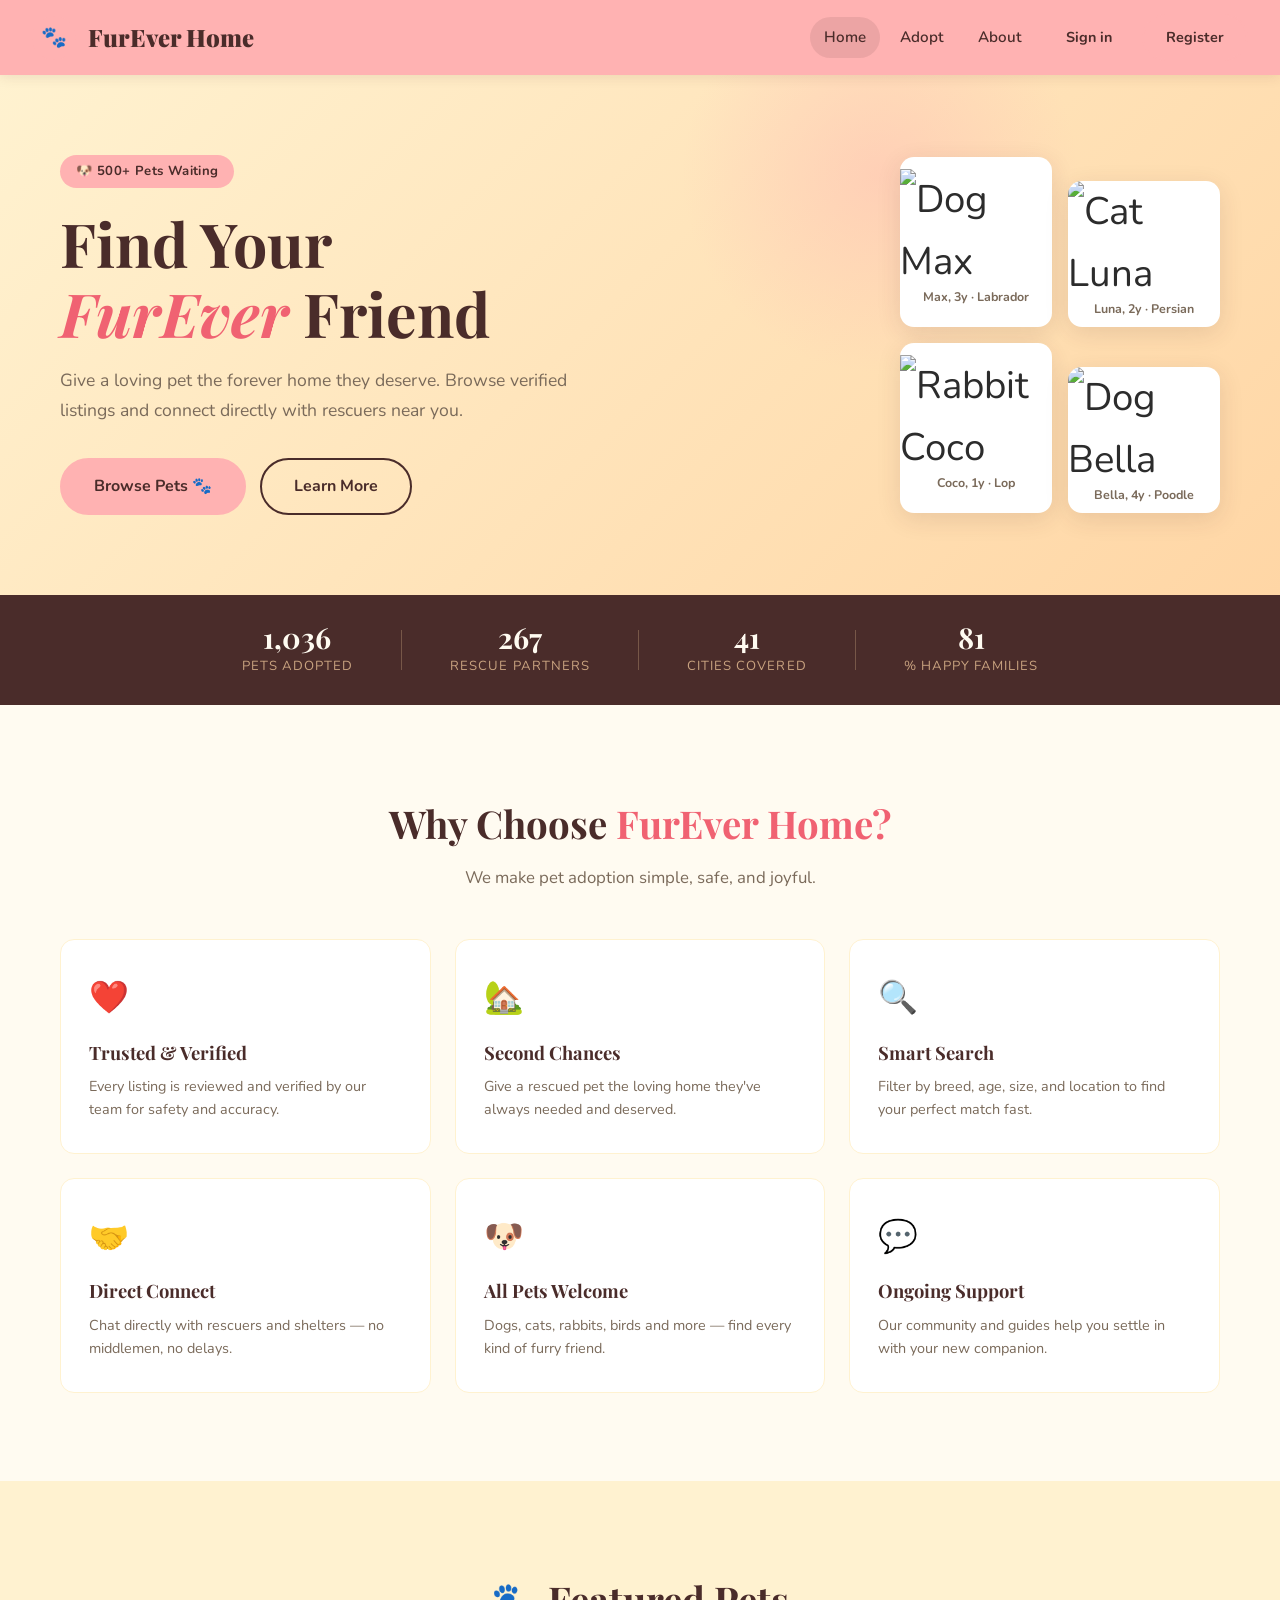
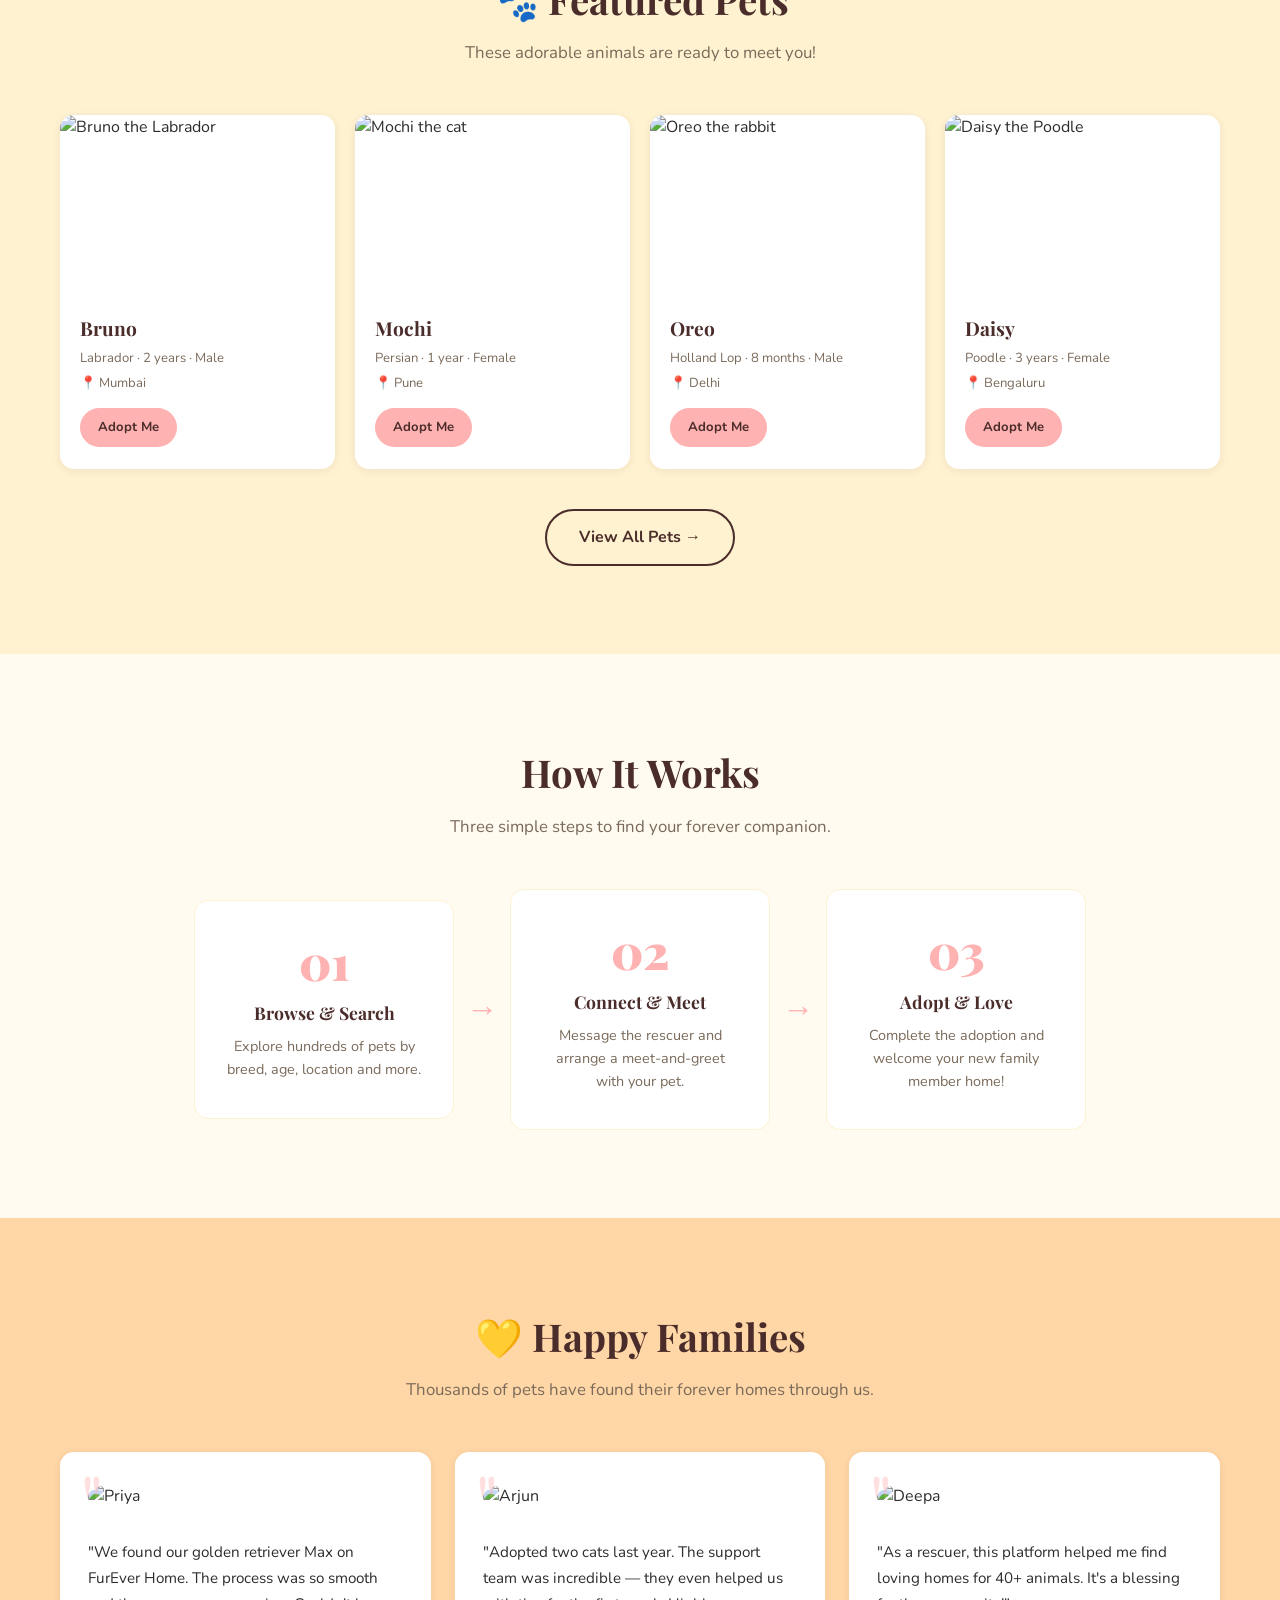
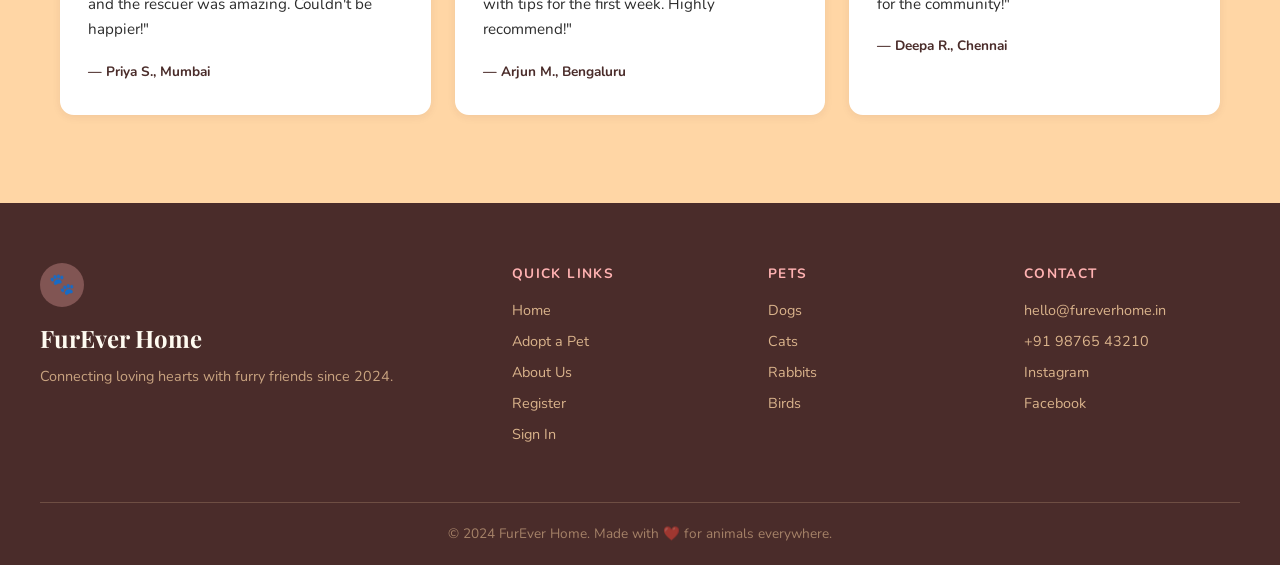
==== commit f5963b00: "updated adopt and index files" ====
--- a/index.html
+++ b/index.html
@@ -2,24 +2,146 @@
 <html lang="en">
   <head>
     <title>FurEver Home</title>
-
-    <!-- google font added-->
     <link rel="preconnect" href="https://fonts.googleapis.com" />
     <link rel="preconnect" href="https://fonts.gstatic.com" crossorigin />
     <link
-      href="https://fonts.googleapis.com/css2?family=Playfair+Display:wght@700;900&family=Nunito:wght@400;600;700&display=swap"
+      href="https://fonts.googleapis.com/css2?family=Playfair+Display:ital,wght@0,700;0,900;1,700&family=Nunito:wght@400;600;700;800&display=swap"
       rel="stylesheet"
     />
-
-    <!-- existing css -->
     <link rel="stylesheet" href="styles/global.css" />
     <link rel="stylesheet" href="styles/header.css" />
     <link rel="stylesheet" href="styles/main.css" />
+    <style>
+      /* ── Scroll-reveal base state ── */
+      .reveal {
+        opacity: 0;
+        transform: translateY(32px);
+        transition:
+          opacity 0.6s ease,
+          transform 0.6s ease;
+      }
+      .reveal.visible {
+        opacity: 1;
+        transform: translateY(0);
+      }
+      /* staggered children */
+      .reveal-group > * {
+        opacity: 0;
+        transform: translateY(24px);
+        transition:
+          opacity 0.5s ease,
+          transform 0.5s ease;
+      }
+      .reveal-group.visible > *:nth-child(1) {
+        opacity: 1;
+        transform: none;
+        transition-delay: 0.05s;
+      }
+      .reveal-group.visible > *:nth-child(2) {
+        opacity: 1;
+        transform: none;
+        transition-delay: 0.15s;
+      }
+      .reveal-group.visible > *:nth-child(3) {
+        opacity: 1;
+        transform: none;
+        transition-delay: 0.25s;
+      }
+      .reveal-group.visible > *:nth-child(4) {
+        opacity: 1;
+        transform: none;
+        transition-delay: 0.35s;
+      }
+      .reveal-group.visible > *:nth-child(5) {
+        opacity: 1;
+        transform: none;
+        transition-delay: 0.45s;
+      }
+      .reveal-group.visible > *:nth-child(6) {
+        opacity: 1;
+        transform: none;
+        transition-delay: 0.55s;
+      }
+
+      /* ── Hero entrance ── */
+      .hero-content {
+        animation: heroSlideIn 0.8s ease both;
+      }
+      .hero-visual {
+        animation: heroSlideIn 0.8s 0.2s ease both;
+      }
+      @keyframes heroSlideIn {
+        from {
+          opacity: 0;
+          transform: translateY(28px);
+        }
+        to {
+          opacity: 1;
+          transform: translateY(0);
+        }
+      }
+
+      /* ── Pet card photo ── */
+      .pet-photo {
+        width: 100%;
+        height: 180px;
+        object-fit: cover;
+        display: block;
+        transition: transform 0.4s ease;
+      }
+      .pet-card:hover .pet-photo {
+        transform: scale(1.05);
+      }
+      .pet-card {
+        overflow: hidden;
+      }
+      .pet-photo-wrap {
+        overflow: hidden;
+        height: 180px;
+      }
+
+      /* ── Hero visual cards with photos ── */
+      .hero-card {
+        padding: 0;
+        overflow: hidden;
+        gap: 0;
+      }
+      .hero-card img {
+        width: 100%;
+        height: 110px;
+        object-fit: cover;
+        transition: transform 0.4s ease;
+      }
+      .hero-card:hover img {
+        transform: scale(1.08);
+      }
+      .hero-card-label {
+        padding: 8px 10px;
+        font-size: 0.78rem;
+        font-weight: 700;
+        color: var(--muted);
+        font-family: var(--font-body);
+        text-align: center;
+      }
+
+      /* ── Stat counter ── */
+      .stat strong {
+        display: inline-block;
+      }
+
+      /* ── Testimonial avatars ── */
+      .t-avatar {
+        width: 40px;
+        height: 40px;
+        border-radius: 50%;
+        object-fit: cover;
+        margin-bottom: 10px;
+      }
+    </style>
   </head>
   <body>
-  <body>
     <div class="container">
-      <!-- header -->
+      <!-- HEADER -->
       <header class="header">
         <div class="header-left">
           <div class="logo-circle">🐾</div>
@@ -32,9 +154,10 @@
           <a href="login.html" class="btn btn-ghost">Sign in</a>
           <a href="register.html" class="btn btn-primary">Register</a>
         </nav>
+        <button class="hamburger" onclick="toggleMenu()">☰</button>
       </header>
 
-      <!-- Main -->
+      <!-- HERO -->
       <section class="hero">
         <div class="hero-content">
           <span class="hero-badge">🐶 500+ Pets Waiting</span>
@@ -51,33 +174,67 @@
           </div>
         </div>
         <div class="hero-visual">
-          <div class="hero-card hero-card-1">🐕<span>Max, 3y</span></div>
-          <div class="hero-card hero-card-2">🐈<span>Luna, 2y</span></div>
-          <div class="hero-card hero-card-3">🐇<span>Coco, 1y</span></div>
-          <div class="hero-card hero-card-4">🐩<span>Bella, 4y</span></div>
+          <div class="hero-card hero-card-1">
+            <img
+              src="https://images.unsplash.com/photo-1587300003388-59208cc962cb?w=300&q=80"
+              alt="Dog Max"
+            />
+            <div class="hero-card-label">Max, 3y · Labrador</div>
+          </div>
+          <div class="hero-card hero-card-2">
+            <img
+              src="https://images.unsplash.com/photo-1514888286974-6c03e2ca1dba?w=300&q=80"
+              alt="Cat Luna"
+            />
+            <div class="hero-card-label">Luna, 2y · Persian</div>
+          </div>
+          <div class="hero-card hero-card-3">
+            <img
+              src="https://images.unsplash.com/photo-1585110396000-c9ffd4e4b308?w=300&q=80"
+              alt="Rabbit Coco"
+            />
+            <div class="hero-card-label">Coco, 1y · Lop</div>
+          </div>
+          <div class="hero-card hero-card-4">
+            <img
+              src="https://images.unsplash.com/photo-1552053831-71594a27632d?w=300&q=80"
+              alt="Dog Bella"
+            />
+            <div class="hero-card-label">Bella, 4y · Poodle</div>
+          </div>
         </div>
       </section>
 
-      <!-- stats bar -->
+      <!-- STATS BAR -->
       <div class="stats-bar">
-        <div class="stat"><strong>1,240+</strong><span>Pets Adopted</span></div>
+        <div class="stat">
+          <strong data-target="1240" class="counter">0</strong
+          ><span>Pets Adopted</span>
+        </div>
         <div class="stat-divider"></div>
         <div class="stat">
-          <strong>320+</strong><span>Rescue Partners</span>
+          <strong data-target="320" class="counter">0</strong
+          ><span>Rescue Partners</span>
         </div>
         <div class="stat-divider"></div>
-        <div class="stat"><strong>50+</strong><span>Cities Covered</span></div>
+        <div class="stat">
+          <strong data-target="50" class="counter">0</strong
+          ><span>Cities Covered</span>
+        </div>
         <div class="stat-divider"></div>
-        <div class="stat"><strong>98%</strong><span>Happy Families</span></div>
+        <div class="stat">
+          <strong data-target="98" class="counter">0</strong
+          ><span>% Happy Families</span>
+        </div>
       </div>
 
-      <!-- Why choose us -->
+      <!-- WHY CHOOSE US -->
       <section class="why-section">
-        <div class="section-header">
+        <div class="section-header reveal">
           <h2>Why Choose <span class="accent">FurEver Home?</span></h2>
           <p>We make pet adoption simple, safe, and joyful.</p>
         </div>
-        <div class="features-grid">
+        <div class="features-grid reveal-group">
           <div class="feature-card">
             <div class="feature-icon">❤️</div>
             <h3>Trusted & Verified</h3>
@@ -129,15 +286,21 @@
         </div>
       </section>
 
-      <!-- featured pets -->
+      <!-- FEATURED PETS -->
       <section class="featured-section">
-        <div class="section-header">
+        <div class="section-header reveal">
           <h2>🐾 Featured Pets</h2>
           <p>These adorable animals are ready to meet you!</p>
         </div>
-        <div class="pets-grid">
+        <div class="pets-grid reveal-group">
           <div class="pet-card">
-            <div class="pet-emoji">🐕</div>
+            <div class="pet-photo-wrap">
+              <img
+                class="pet-photo"
+                src="https://images.unsplash.com/photo-1561037404-61cd46aa615b?w=400&q=80"
+                alt="Bruno the Labrador"
+              />
+            </div>
             <div class="pet-info">
               <h3>Bruno</h3>
               <p class="pet-meta">Labrador · 2 years · Male</p>
@@ -146,7 +309,13 @@
             </div>
           </div>
           <div class="pet-card">
-            <div class="pet-emoji">🐈</div>
+            <div class="pet-photo-wrap">
+              <img
+                class="pet-photo"
+                src="https://images.unsplash.com/photo-1596854407944-bf87f6fdd49e?w=400&q=80"
+                alt="Mochi the cat"
+              />
+            </div>
             <div class="pet-info">
               <h3>Mochi</h3>
               <p class="pet-meta">Persian · 1 year · Female</p>
@@ -155,7 +324,13 @@
             </div>
           </div>
           <div class="pet-card">
-            <div class="pet-emoji">🐇</div>
+            <div class="pet-photo-wrap">
+              <img
+                class="pet-photo"
+                src="https://images.unsplash.com/photo-1585110396000-c9ffd4e4b308?w=400&q=80"
+                alt="Oreo the rabbit"
+              />
+            </div>
             <div class="pet-info">
               <h3>Oreo</h3>
               <p class="pet-meta">Holland Lop · 8 months · Male</p>
@@ -164,7 +339,13 @@
             </div>
           </div>
           <div class="pet-card">
-            <div class="pet-emoji">🐩</div>
+            <div class="pet-photo-wrap">
+              <img
+                class="pet-photo"
+                src="https://images.unsplash.com/photo-1587300003388-59208cc962cb?w=400&q=80"
+                alt="Daisy the Poodle"
+              />
+            </div>
             <div class="pet-info">
               <h3>Daisy</h3>
               <p class="pet-meta">Poodle · 3 years · Female</p>
@@ -173,20 +354,20 @@
             </div>
           </div>
         </div>
-        <div class="center-cta">
+        <div class="center-cta reveal">
           <a href="adopt.html" class="btn btn-outline btn-lg"
             >View All Pets →</a
           >
         </div>
       </section>
 
-      <!-- How works -->
+      <!-- HOW IT WORKS -->
       <section class="how-section">
-        <div class="section-header">
+        <div class="section-header reveal">
           <h2>How It Works</h2>
           <p>Three simple steps to find your forever companion.</p>
         </div>
-        <div class="steps-row">
+        <div class="steps-row reveal-group">
           <div class="step">
             <div class="step-num">01</div>
             <h3>Browse & Search</h3>
@@ -211,39 +392,54 @@
         </div>
       </section>
 
-      <!-- testinomials -->
+      <!-- TESTIMONIALS -->
       <section class="testimonials-section">
-        <div class="section-header">
+        <div class="section-header reveal">
           <h2>💛 Happy Families</h2>
           <p>Thousands of pets have found their forever homes through us.</p>
         </div>
-        <div class="testimonials-grid">
+        <div class="testimonials-grid reveal-group">
           <div class="testimonial-card">
+            <img
+              class="t-avatar"
+              src="https://images.unsplash.com/photo-1494790108377-be9c29b29330?w=80&q=80"
+              alt="Priya"
+            />
             <p>
               "We found our golden retriever Max on FurEver Home. The process
               was so smooth and the rescuer was amazing. Couldn't be happier!"
             </p>
-            <div class="testimonial-author">— Samiksha P., Mumbai</div>
+            <div class="testimonial-author">— Priya S., Mumbai</div>
           </div>
           <div class="testimonial-card">
+            <img
+              class="t-avatar"
+              src="https://images.unsplash.com/photo-1507003211169-0a1dd7228f2d?w=80&q=80"
+              alt="Arjun"
+            />
             <p>
               "Adopted two cats last year. The support team was incredible —
               they even helped us with tips for the first week. Highly
               recommend!"
             </p>
-            <div class="testimonial-author">— Sara P., Bengaluru</div>
+            <div class="testimonial-author">— Arjun M., Bengaluru</div>
           </div>
           <div class="testimonial-card">
+            <img
+              class="t-avatar"
+              src="https://images.unsplash.com/photo-1438761681033-6461ffad8d80?w=80&q=80"
+              alt="Deepa"
+            />
             <p>
               "As a rescuer, this platform helped me find loving homes for 40+
               animals. It's a blessing for the community!"
             </p>
-            <div class="testimonial-author">— Ramesh P., Chennai</div>
+            <div class="testimonial-author">— Deepa R., Chennai</div>
           </div>
         </div>
       </section>
 
-      <!-- Footer -->
+      <!-- FOOTER -->
       <footer class="footer">
         <div class="footer-top">
           <div class="footer-brand">
@@ -275,15 +471,69 @@
           </div>
         </div>
         <div class="footer-bottom">
-          <p>© 2026 FurEver Home. Made with ❤️ for animals everywhere.</p>
+          <p>© 2024 FurEver Home. Made with ❤️ for animals everywhere.</p>
         </div>
       </footer>
     </div>
-<script>
+
+    <script>
+      /* ── Mobile menu ── */
       function toggleMenu() {
-        const nav = document.querySelector(".header-right");
-        nav.classList.toggle("open");
-      }
+        document.querySelector(".header-right").classList.toggle("open");
+      }
+
+      /* ── Scroll-reveal with IntersectionObserver ── */
+      const observer = new IntersectionObserver(
+        (entries) => {
+          entries.forEach((entry) => {
+            if (entry.isIntersecting) {
+              entry.target.classList.add("visible");
+              observer.unobserve(entry.target); // fire once only
+            }
+          });
+        },
+        { threshold: 0.15 },
+      );
+
+      document
+        .querySelectorAll(".reveal, .reveal-group")
+        .forEach((el) => observer.observe(el));
+
+      /* ── Animated number counters ── */
+      function animateCounter(el) {
+        const target = parseInt(el.dataset.target);
+        const suffix = el.nextSibling?.textContent?.trim().startsWith("%")
+          ? ""
+          : "+";
+        const duration = 1800;
+        const step = target / (duration / 16);
+        let current = 0;
+
+        const tick = () => {
+          current = Math.min(current + step, target);
+          el.textContent =
+            Math.floor(current).toLocaleString() +
+            (current >= target ? suffix : "");
+          if (current < target) requestAnimationFrame(tick);
+        };
+        requestAnimationFrame(tick);
+      }
+
+      // Trigger counters when stats bar enters view
+      const statsObserver = new IntersectionObserver(
+        (entries) => {
+          entries.forEach((entry) => {
+            if (entry.isIntersecting) {
+              entry.target.querySelectorAll(".counter").forEach(animateCounter);
+              statsObserver.unobserve(entry.target);
+            }
+          });
+        },
+        { threshold: 0.5 },
+      );
+
+      const statsBar = document.querySelector(".stats-bar");
+      if (statsBar) statsObserver.observe(statsBar);
     </script>
   </body>
 </html>
